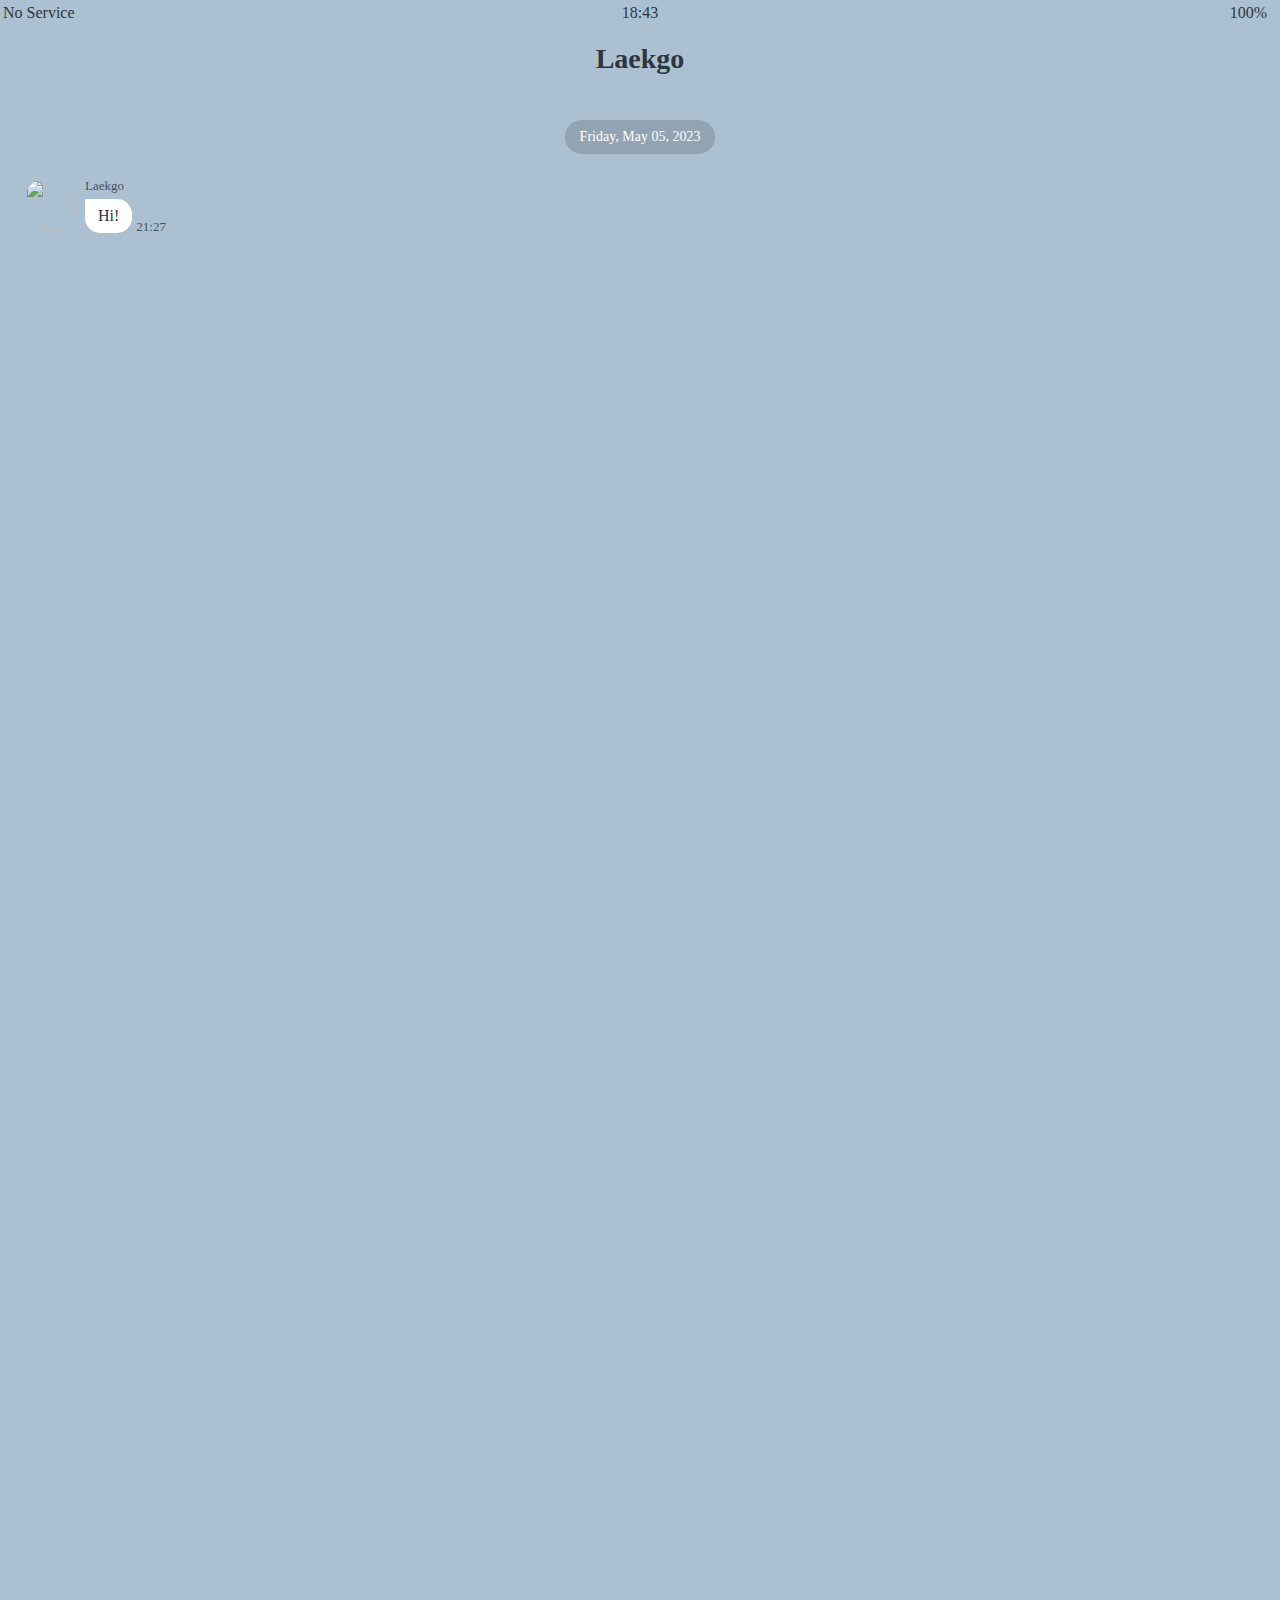
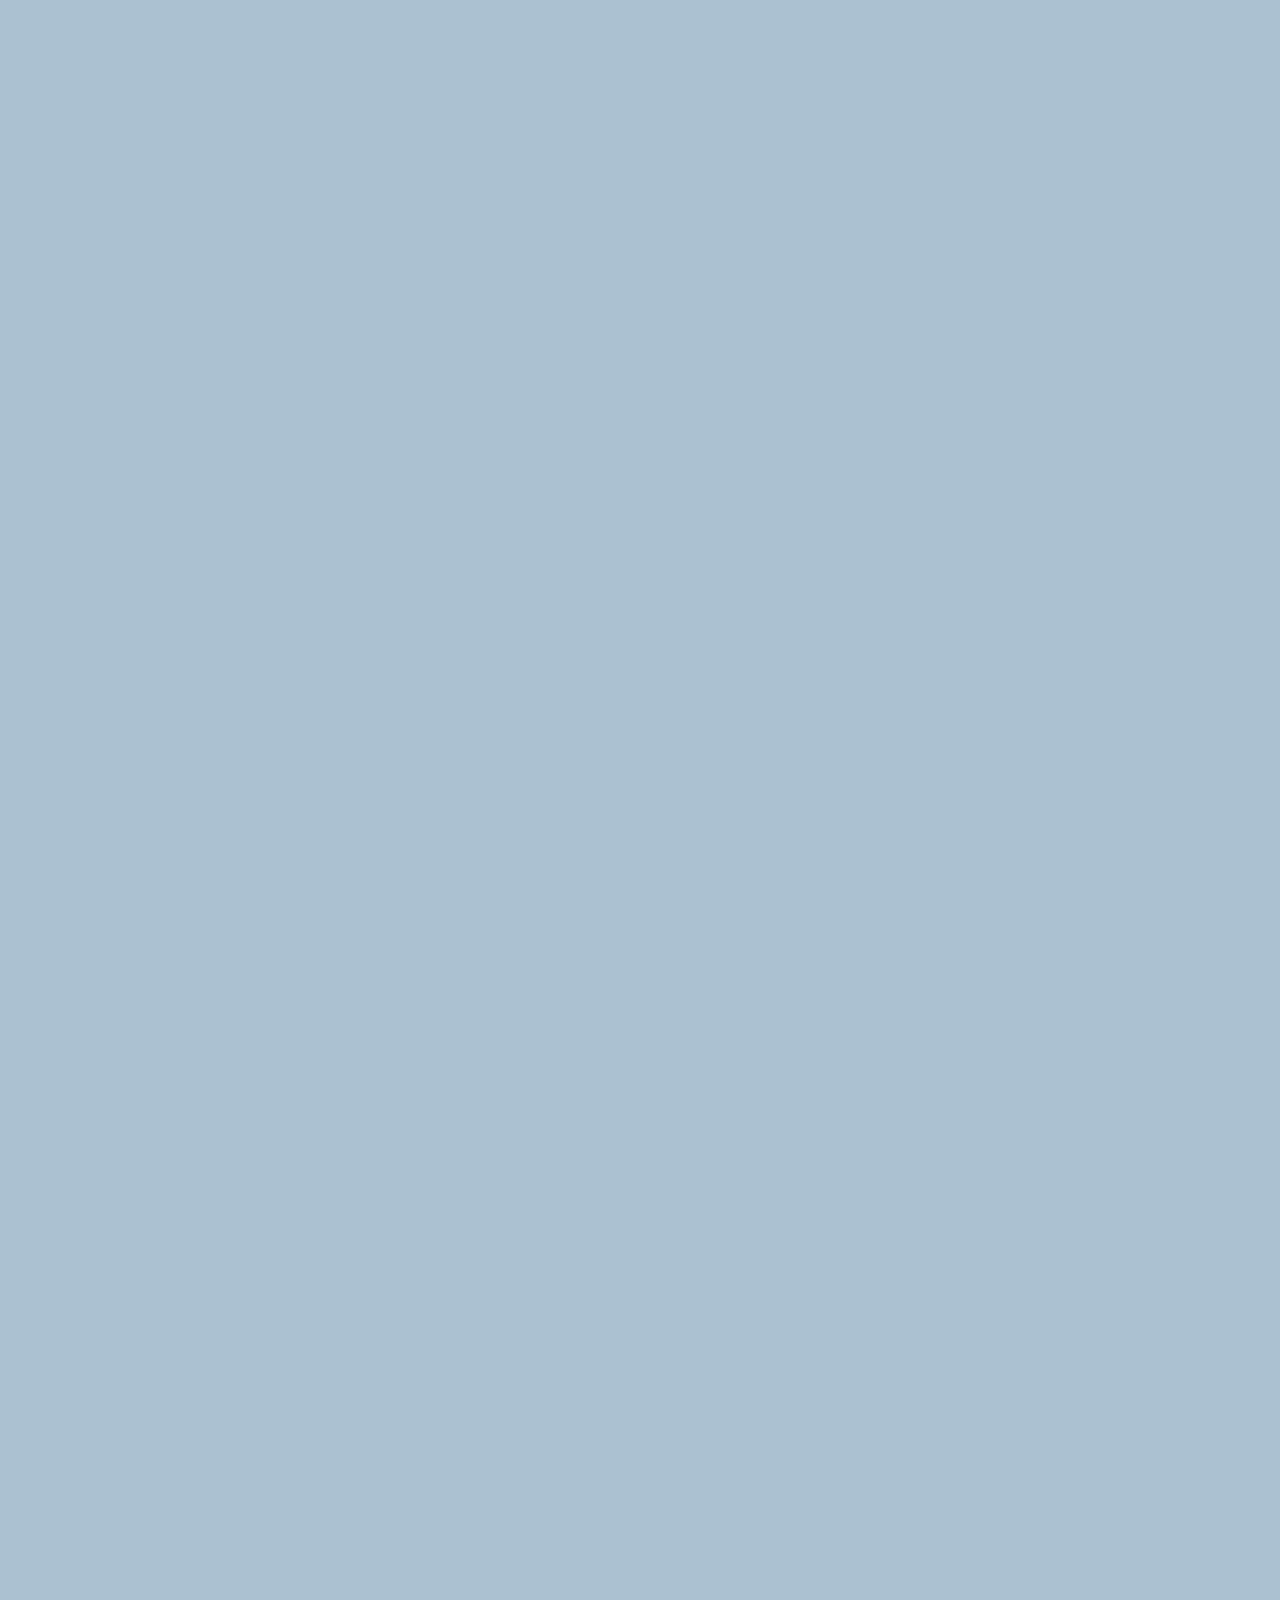
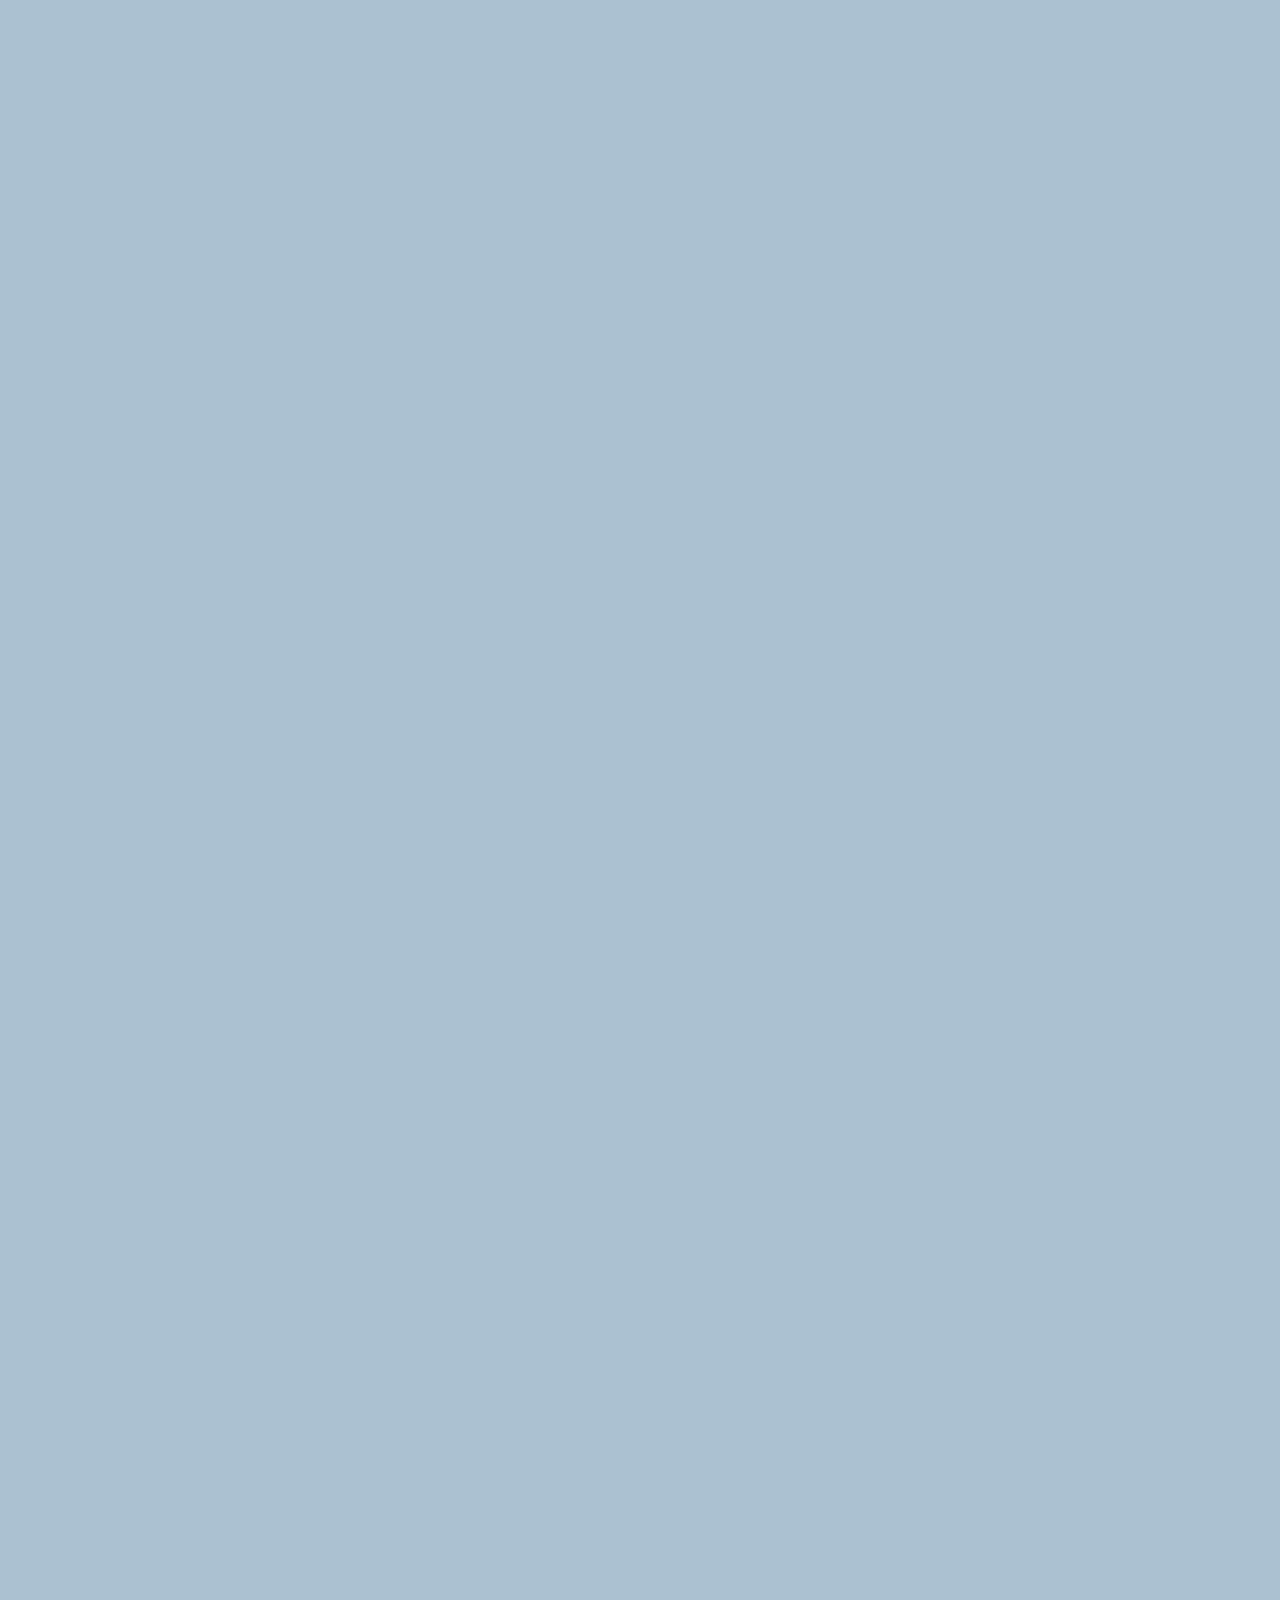
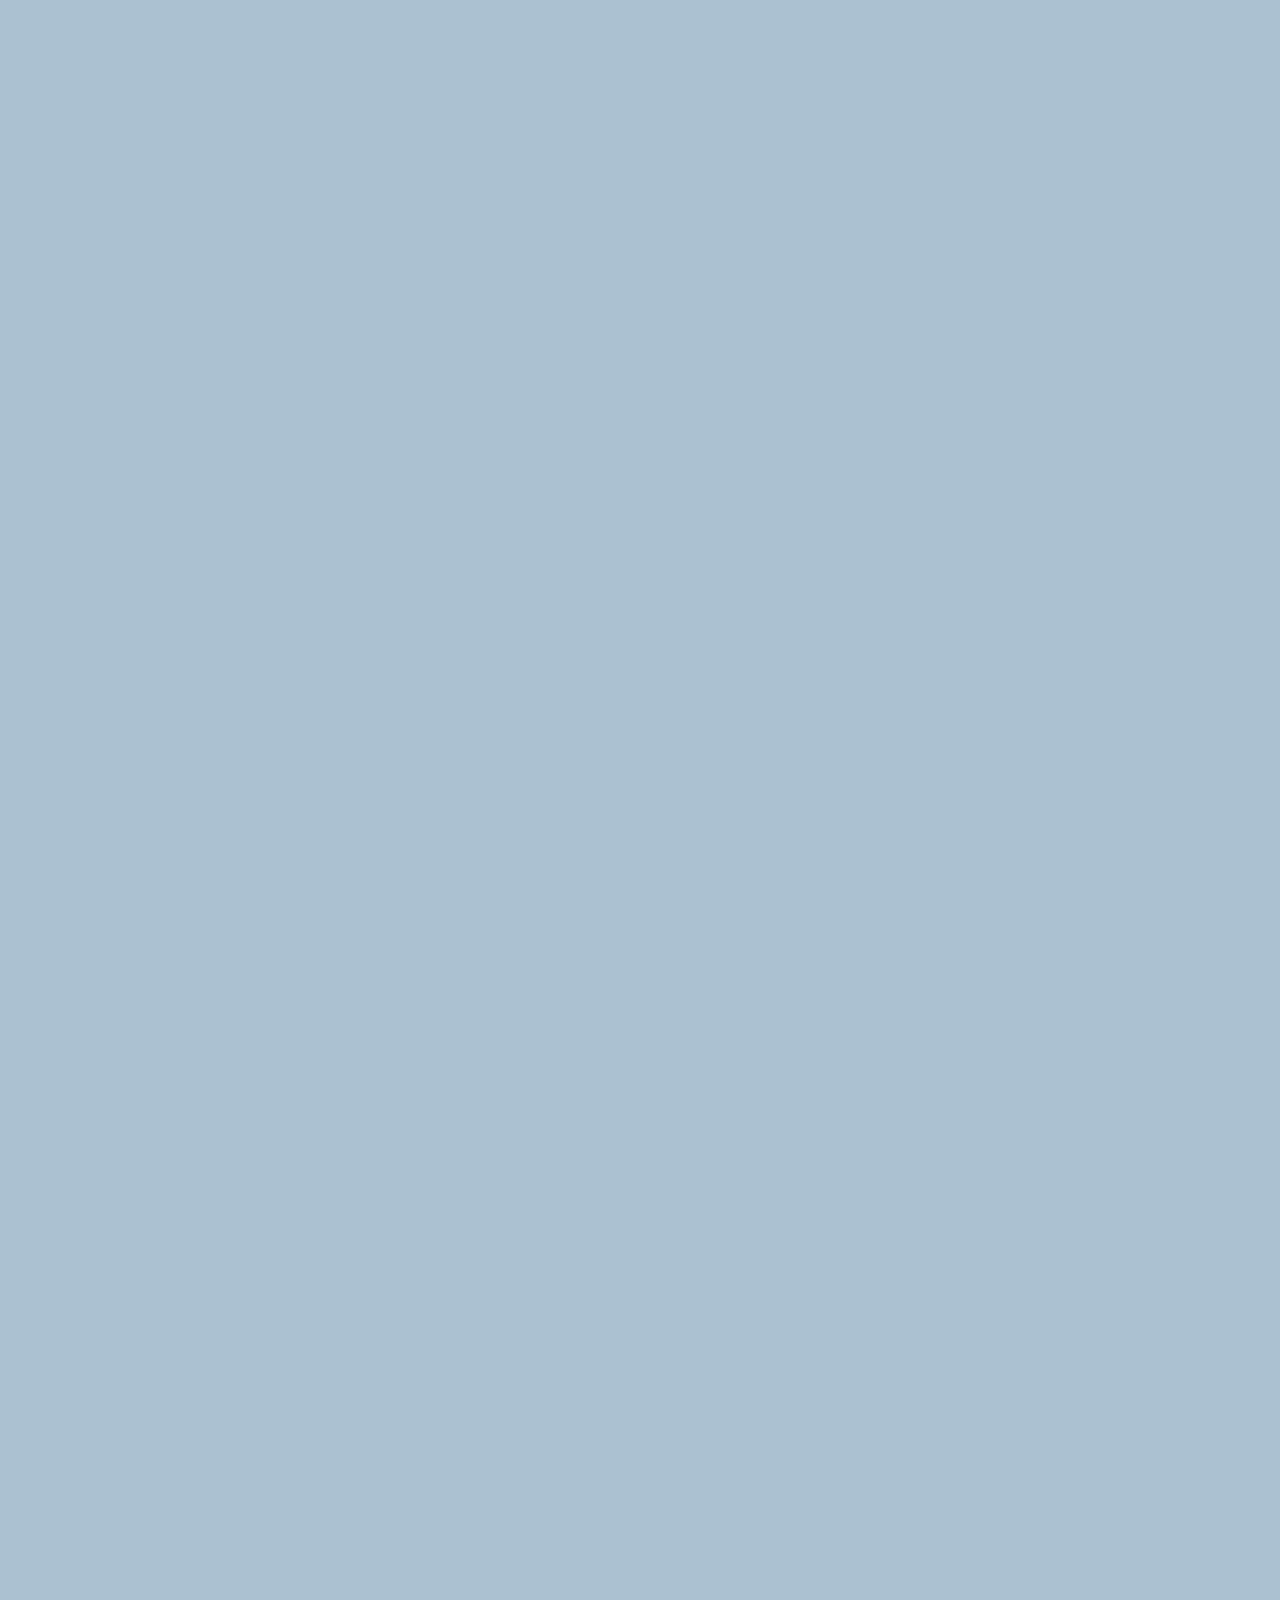
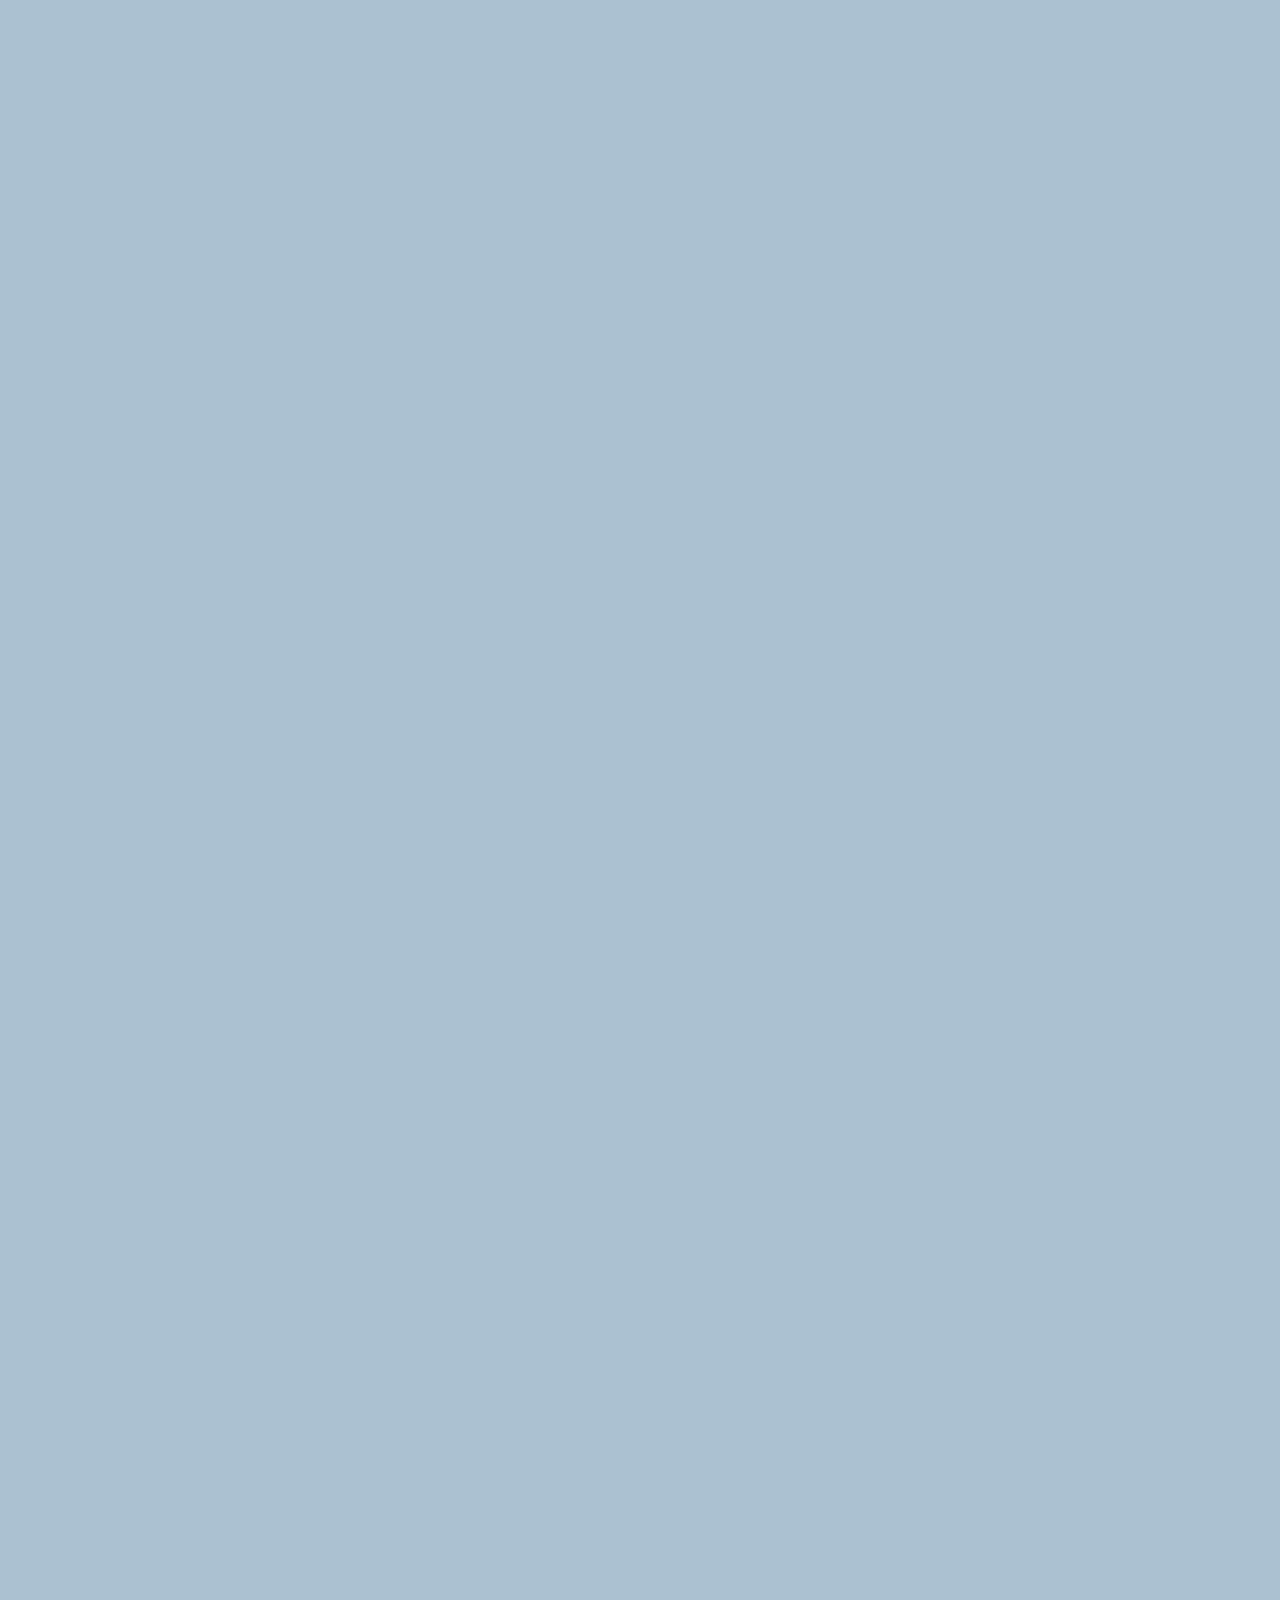
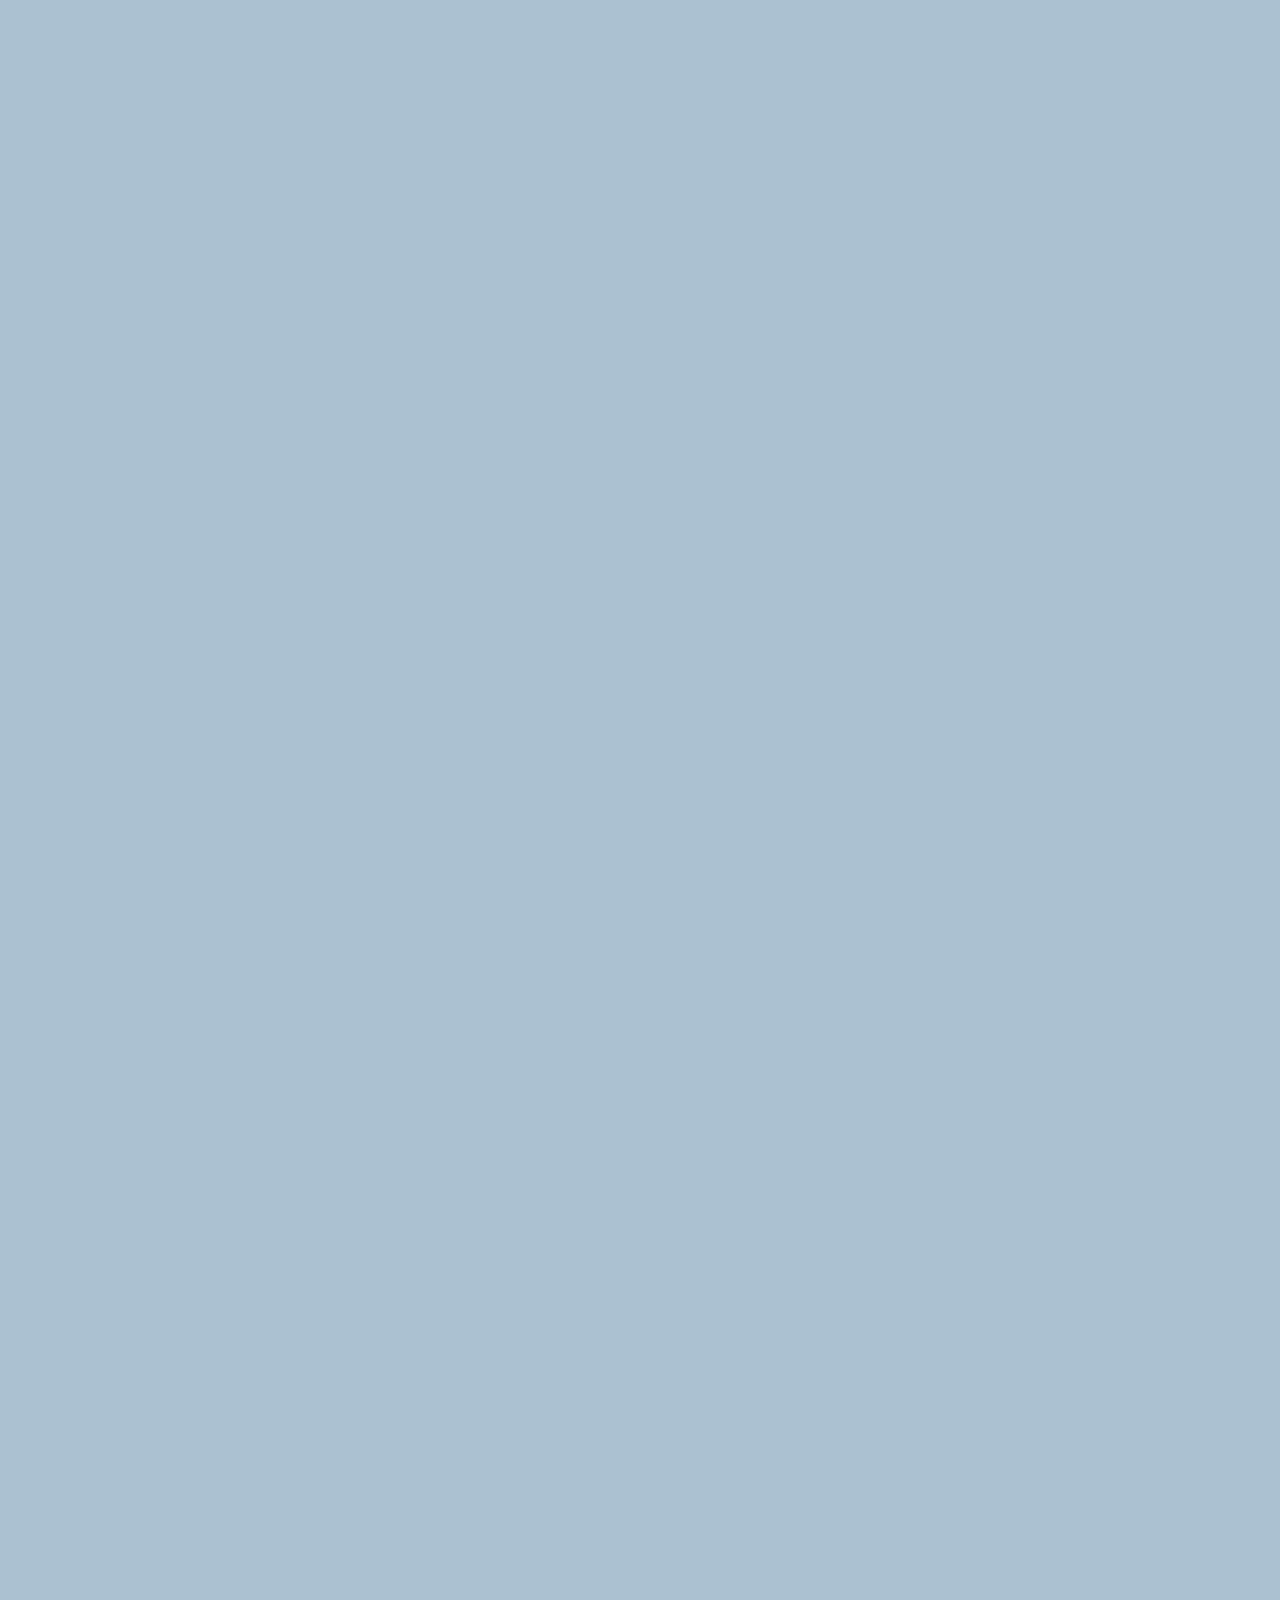
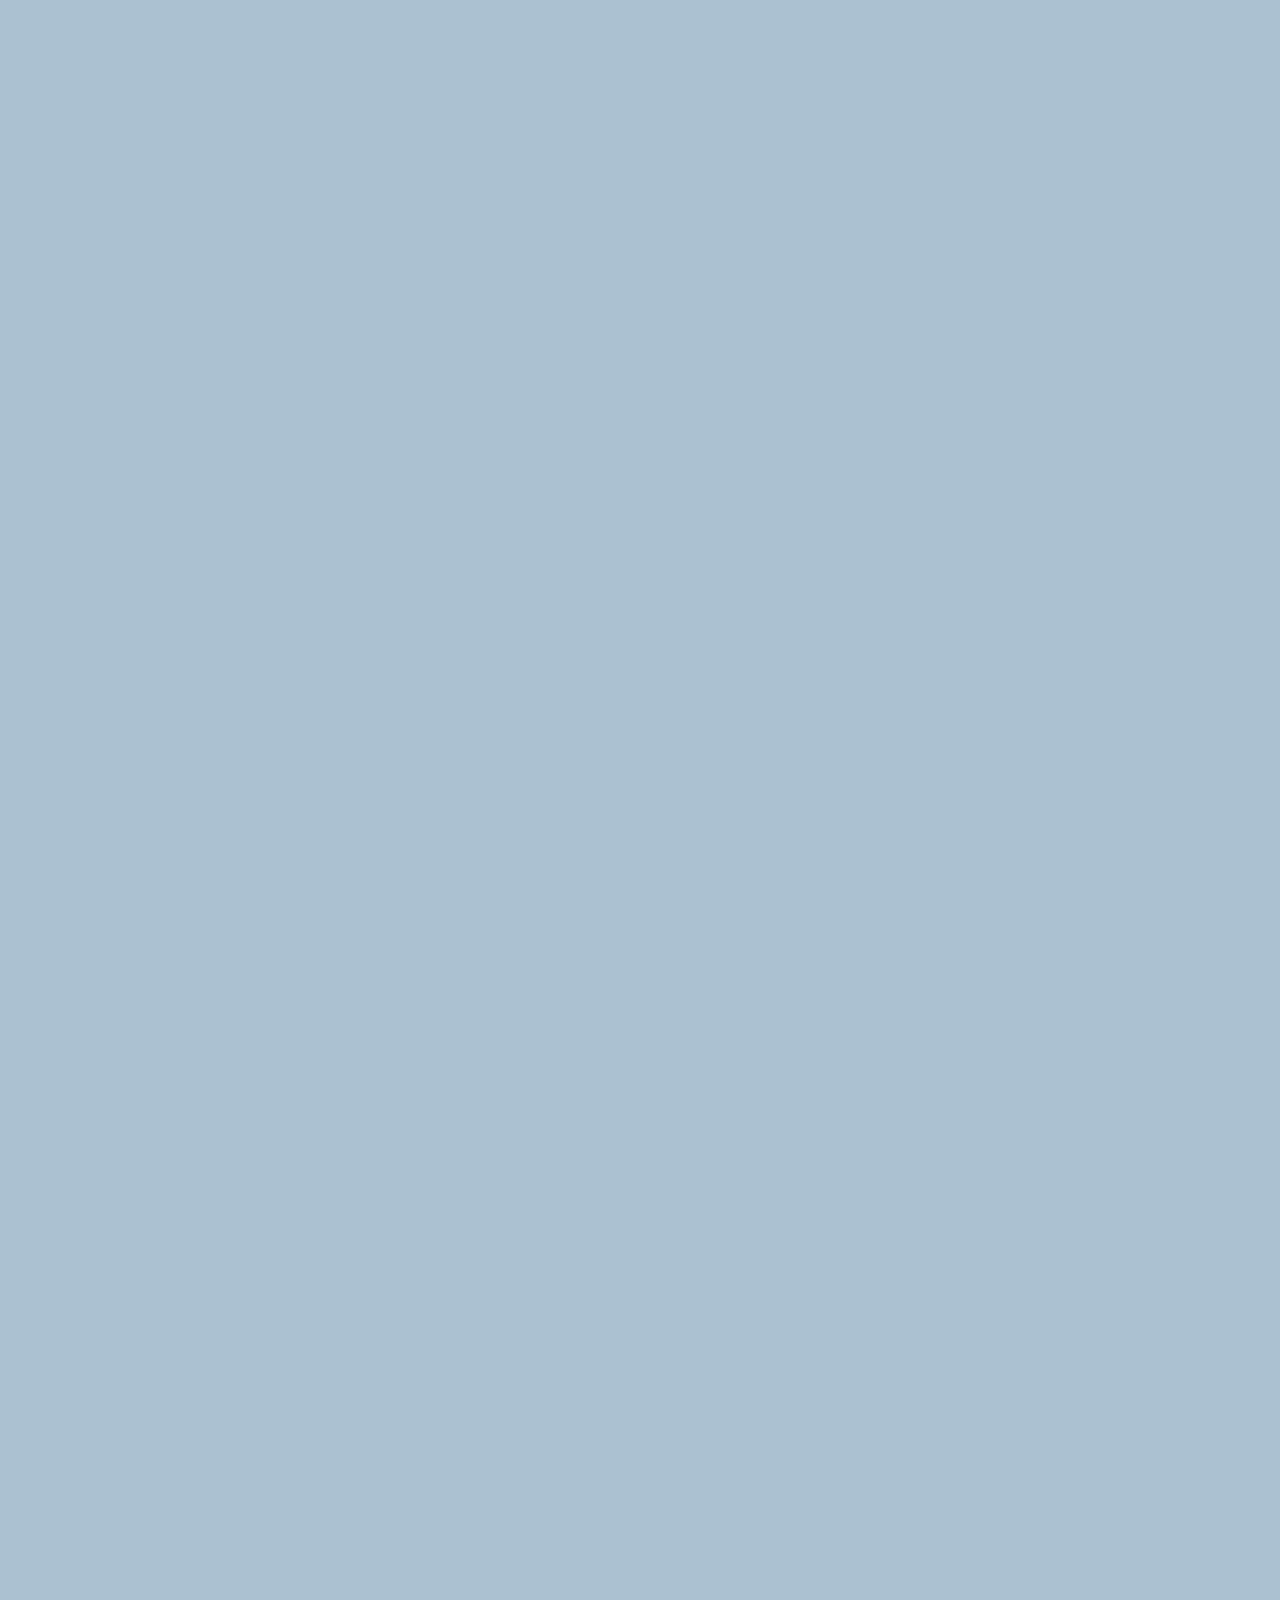
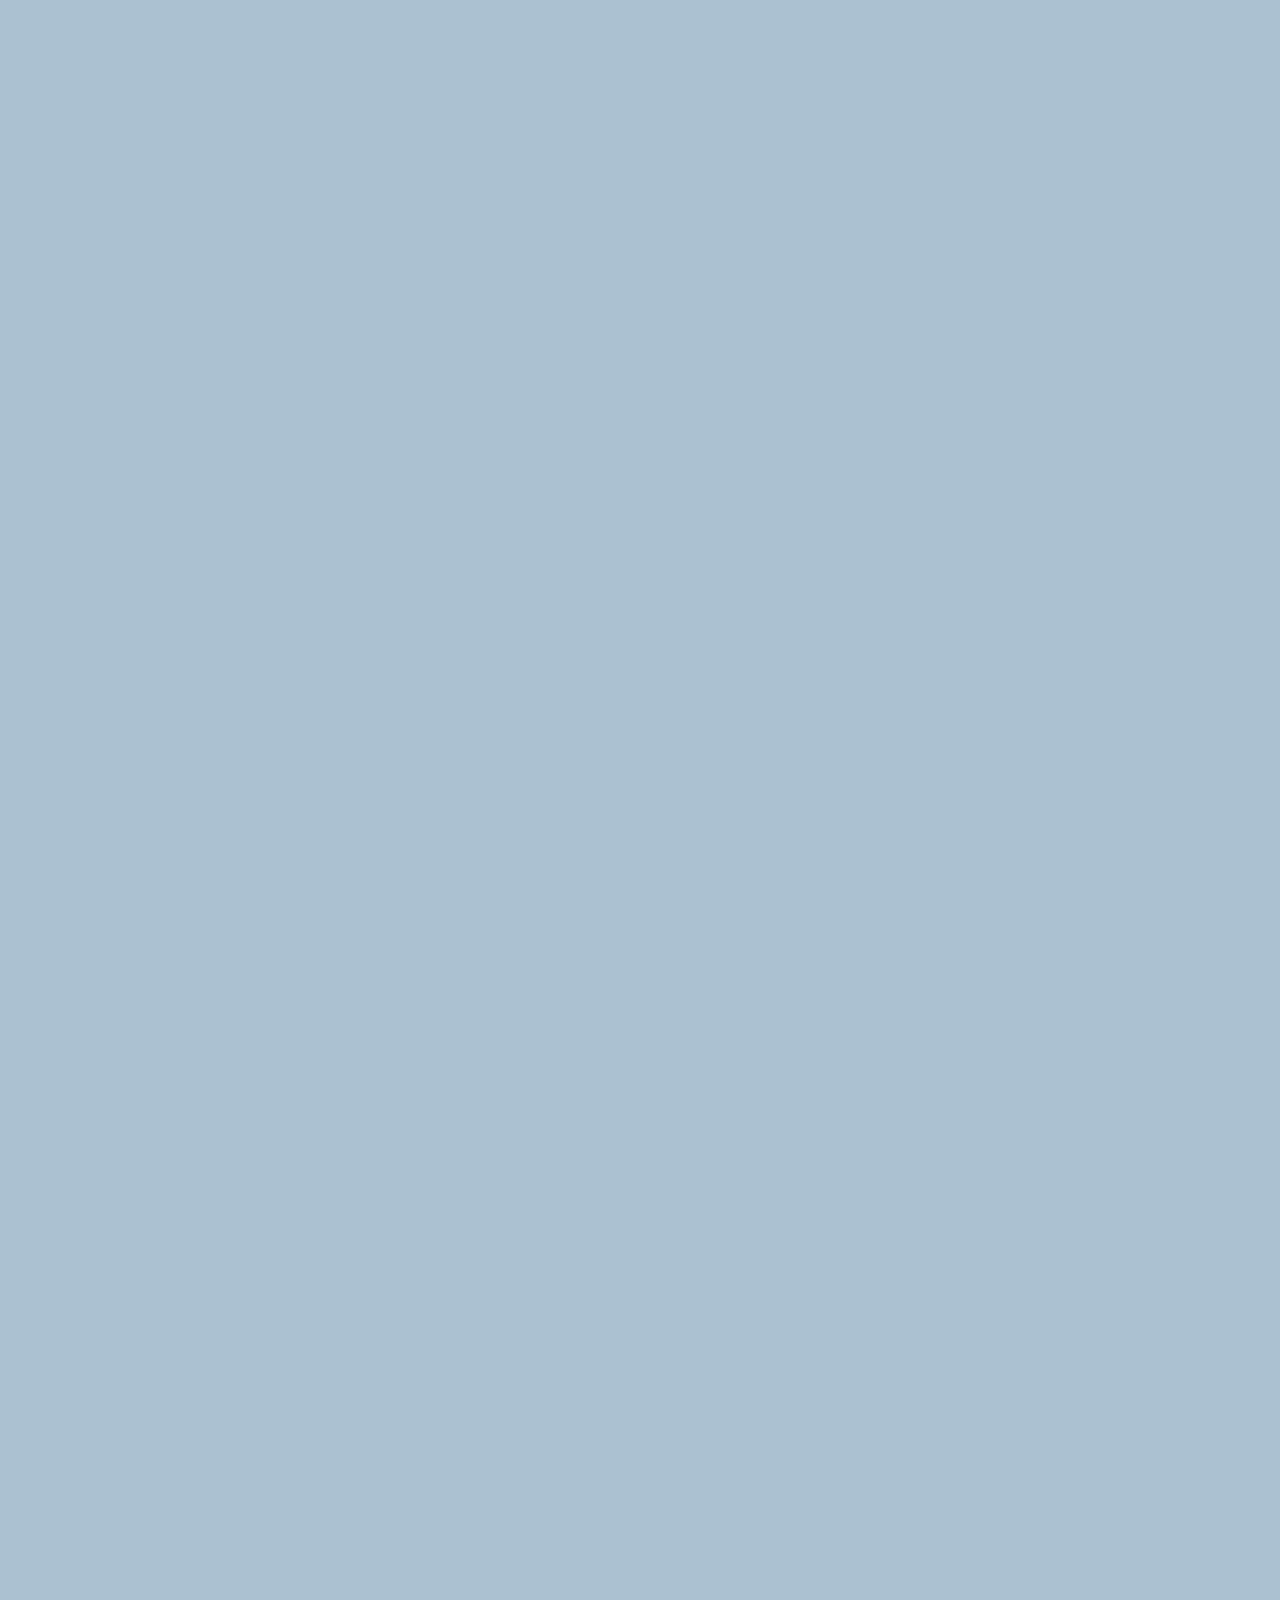
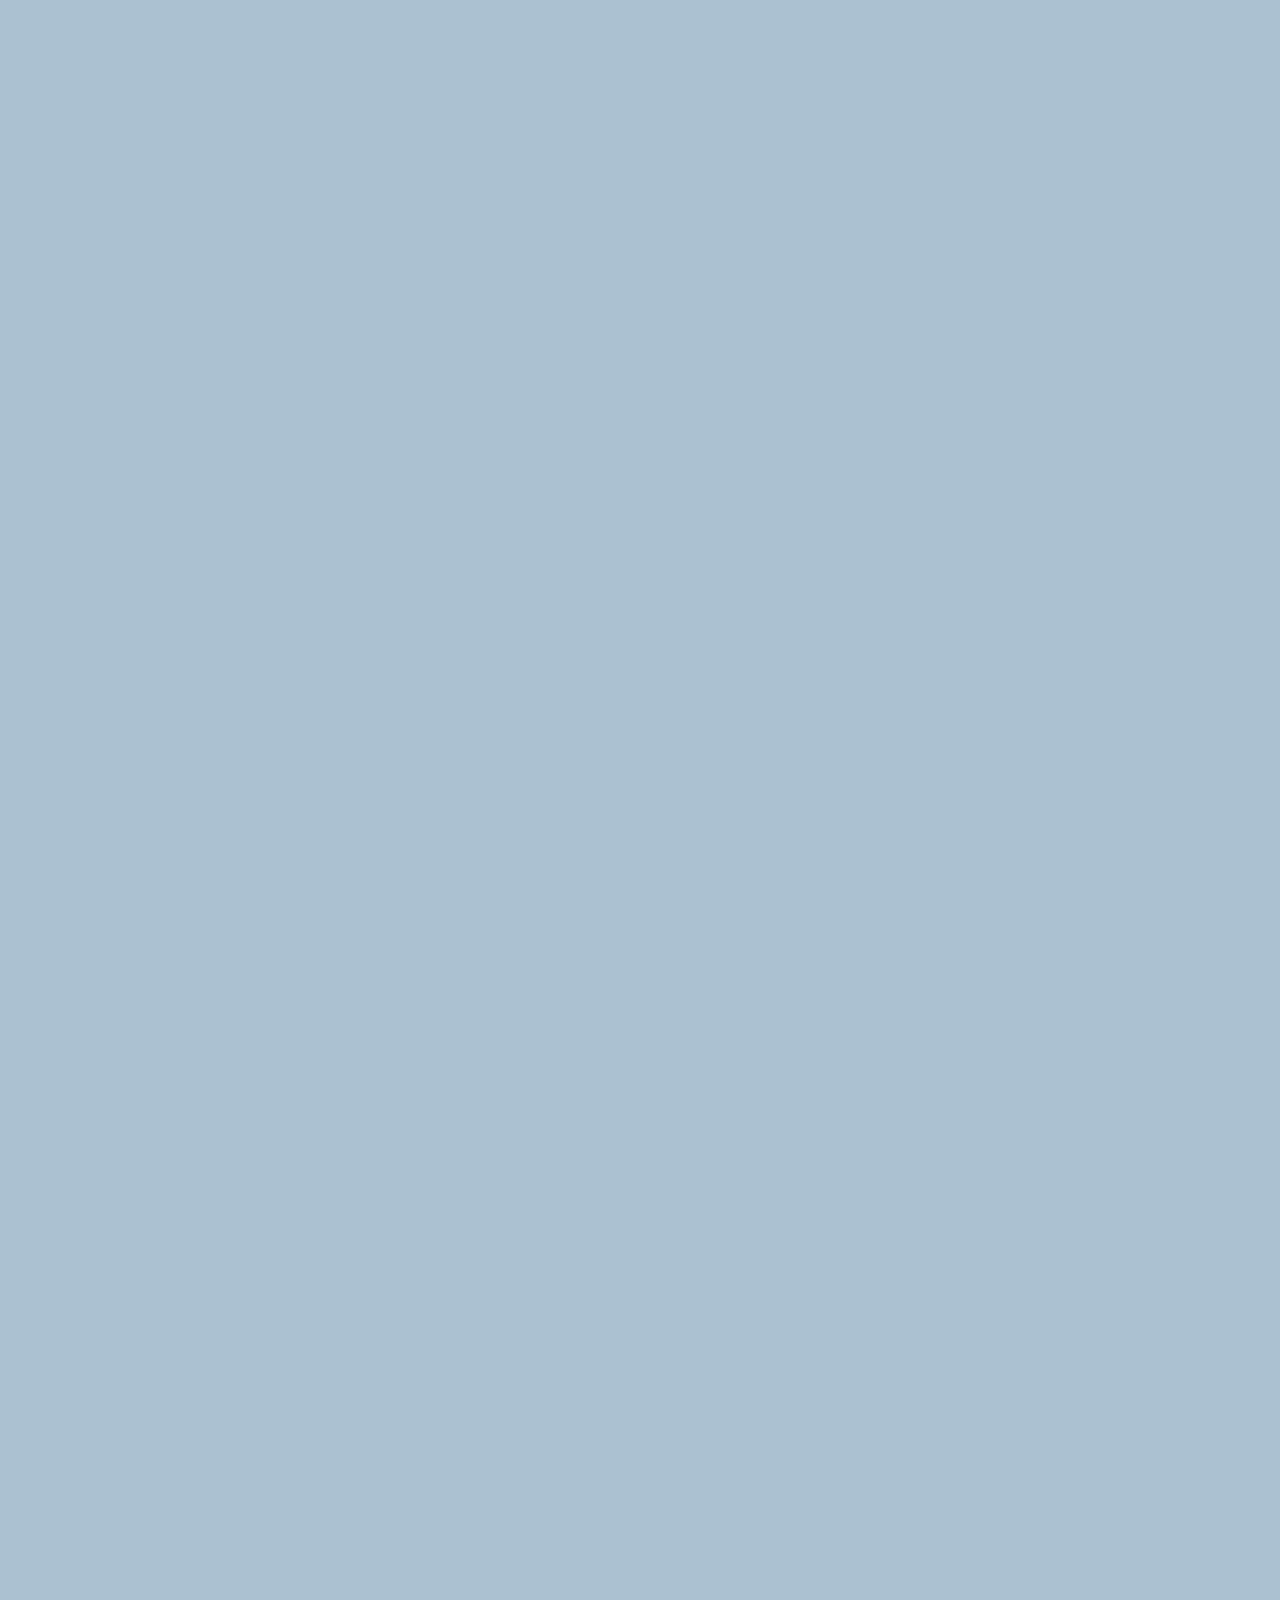
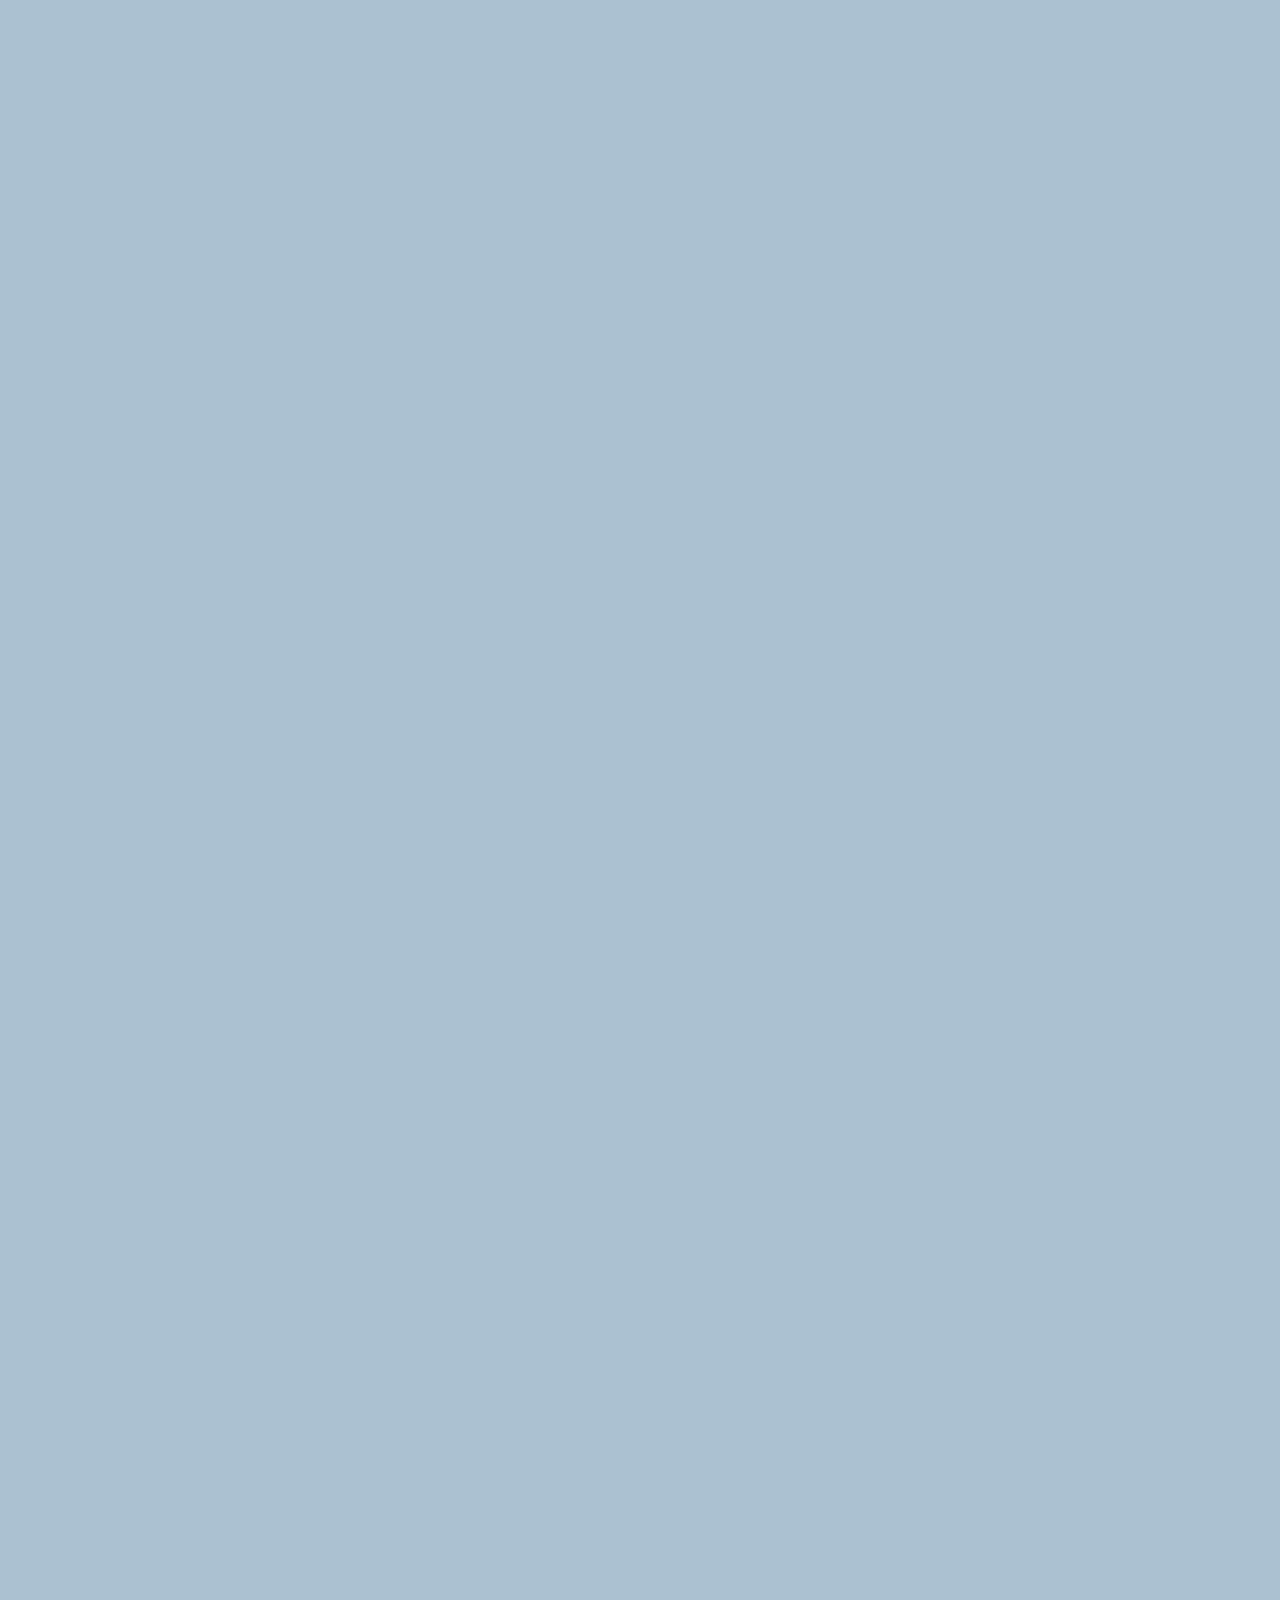
==== chat.html @ ecd3e160 "update code #4" ====
<!DOCTYPE html>
<html lang="en">
  <head>
    <link rel="stylesheet" href="css/style.css" />
    <meta charset="UTF-8" />
    <meta http-equiv="X-UA-Compatible" content="IE=edge" />
    <meta name="viewport" content="width=device-width, initial-scale=1.0" />
    <title>Chat - Kakao Talk</title>
  </head>
  <body id="chat-screen">
    <div class="status-bar">
      <div class="status-bar__column">
        <span>No Service</span>
        <i class="fa-solid fa-wifi"></i>
      </div>
      <div class="status-bar__column">
        <span>18:43</span>
      </div>
      <div class="status-bar__column">
        <span>100%</span>
        <i class="fa-solid fa-battery-full fa-lg"></i>
        <i class="fa-sharp fa-solid fa-bolt"></i>
      </div>
    </div>

    <header class="alt-header">
      <div class="alt-header__column">
        <a href="chats.html">
          <i class="fa-solid fa-chevron-left fa-2x"></i>
        </a>
      </div>
      <div class="alt-header__column">
        <h1 class="alt-header__title">Laekgo</h1>
      </div>
      <div class="alt-header__column">
        <span><i class="fa-solid fa-magnifying-glass fa-2x"></i></span>
        <span><i class="fa-solid fa-bars fa-2x"></i></span>
      </div>
    </header>

    <main class="main-screen main-chat">
      <div class="chat__timestamp">Friday, May 05, 2023</div>
      <div class="message-row">
        <img
          src="https://search.pstatic.net/common/?src=http%3A%2F%2Fblogfiles.naver.net%2F20120630_213%2Fjhharry9350_1341063779231CamW9_JPEG%2Fmessi111.jpg&type=a340"
        />
        <div class="message-row__content">
          <span class="message__author">Laekgo</span>
          <div class="message__info">
            <span class="message__bubble">Hi!</span>
            <span class="message__time">21:27</span>
          </div>
        </div>
      </div>
    </main>

    <script
      src="https://kit.fontawesome.com/fad059d4d6.js"
      crossorigin="anonymous"
    ></script>
  </body>
</html>
---- css/style.css ----
@import "reset.css";
@import "variables.css";

/* Components */
@import "components/status-bar.css";
@import "components/nav-bar.css";
@import "components/screen-header.css";
@import "components/user-component.css";
@import "components/badge.css";
@import "components/icon-row.css";
@import "components/alt-screen-header.css";

/* Screens */
@import "screens/login.css";
@import "screens/friends.css";
@import "screens/find.css";
@import "screens/more.css";
@import "screens/settings.css";
@import "screens/chat.css";

body {
  color: #2e363e;
}

.main-screen {
  padding: 0px var(--horizontal-space);
}

.find-header__notification-father {
  position: relative;
}

.find-header__notification {
  width: 5px;
  height: 5px;
  background-color: tomato;
  border-radius: 50%;
  position: absolute;
  top: -5px;
  right: -5px;
}
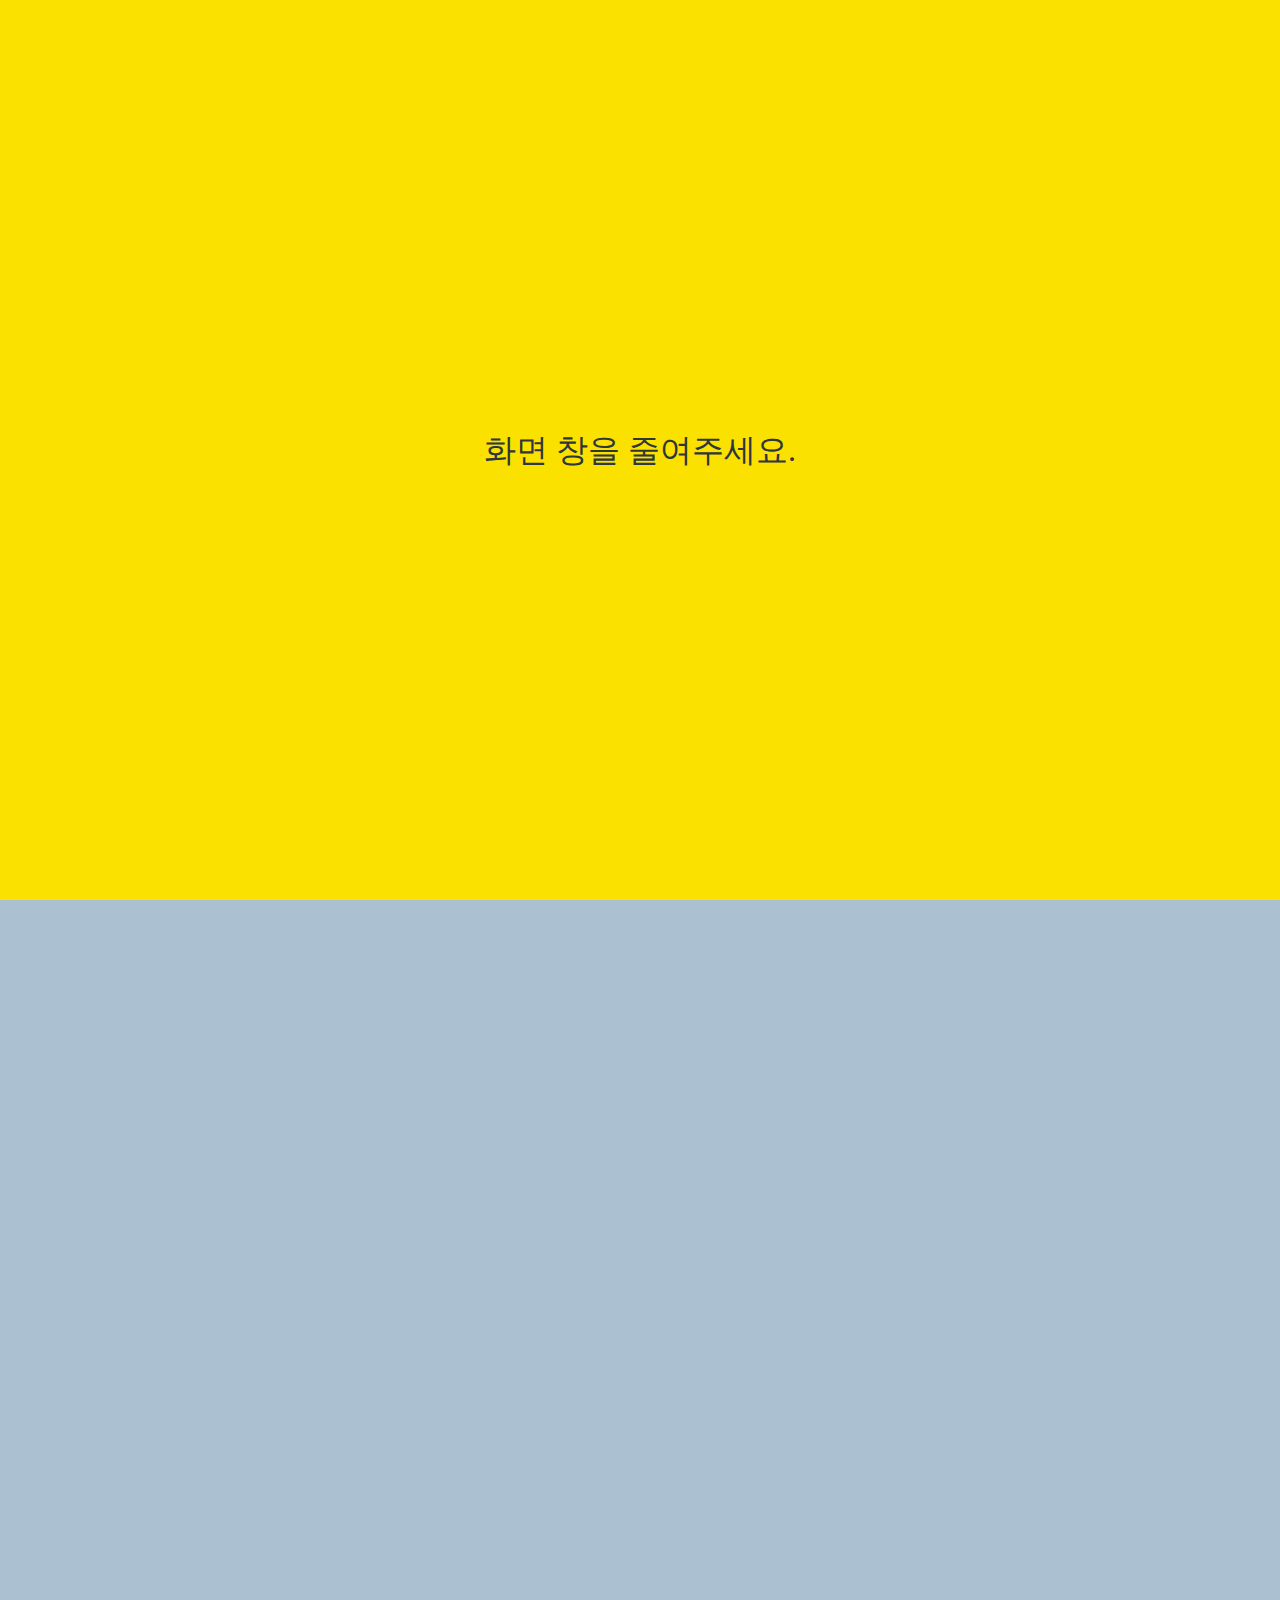
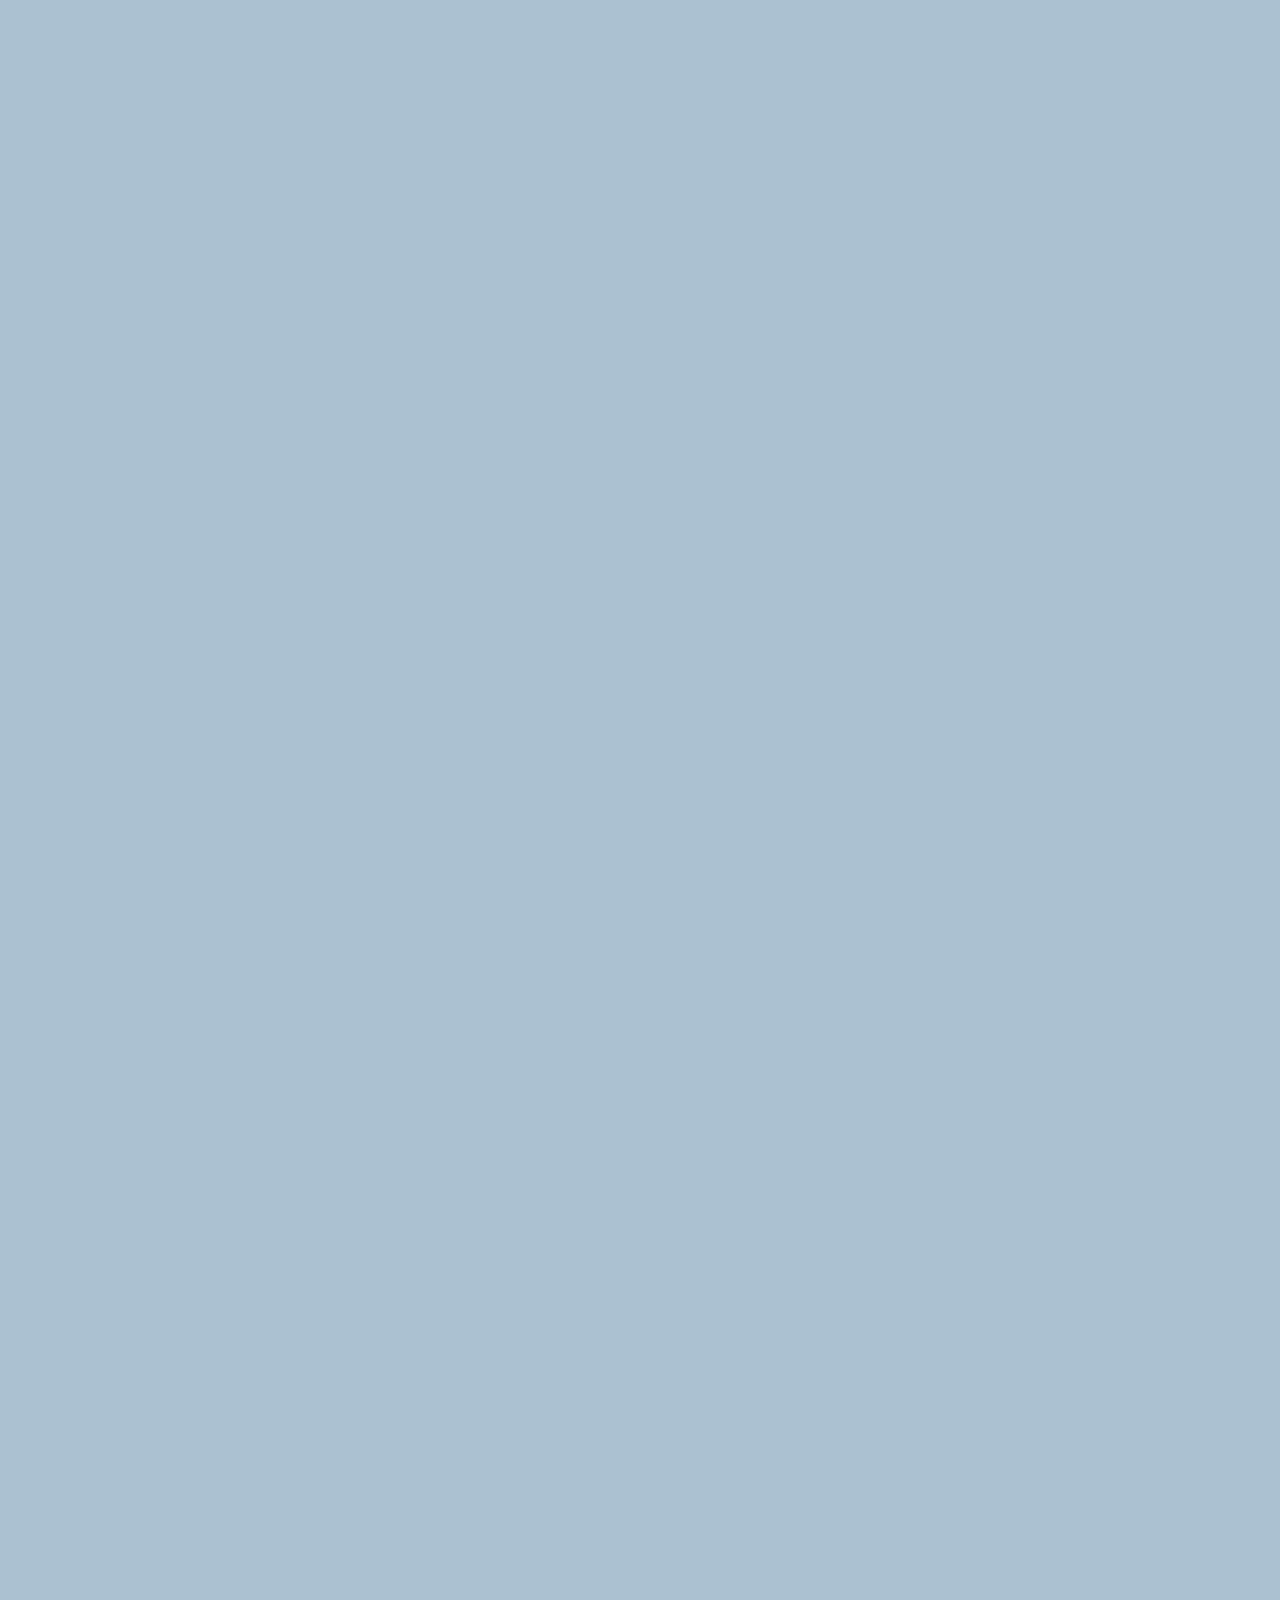
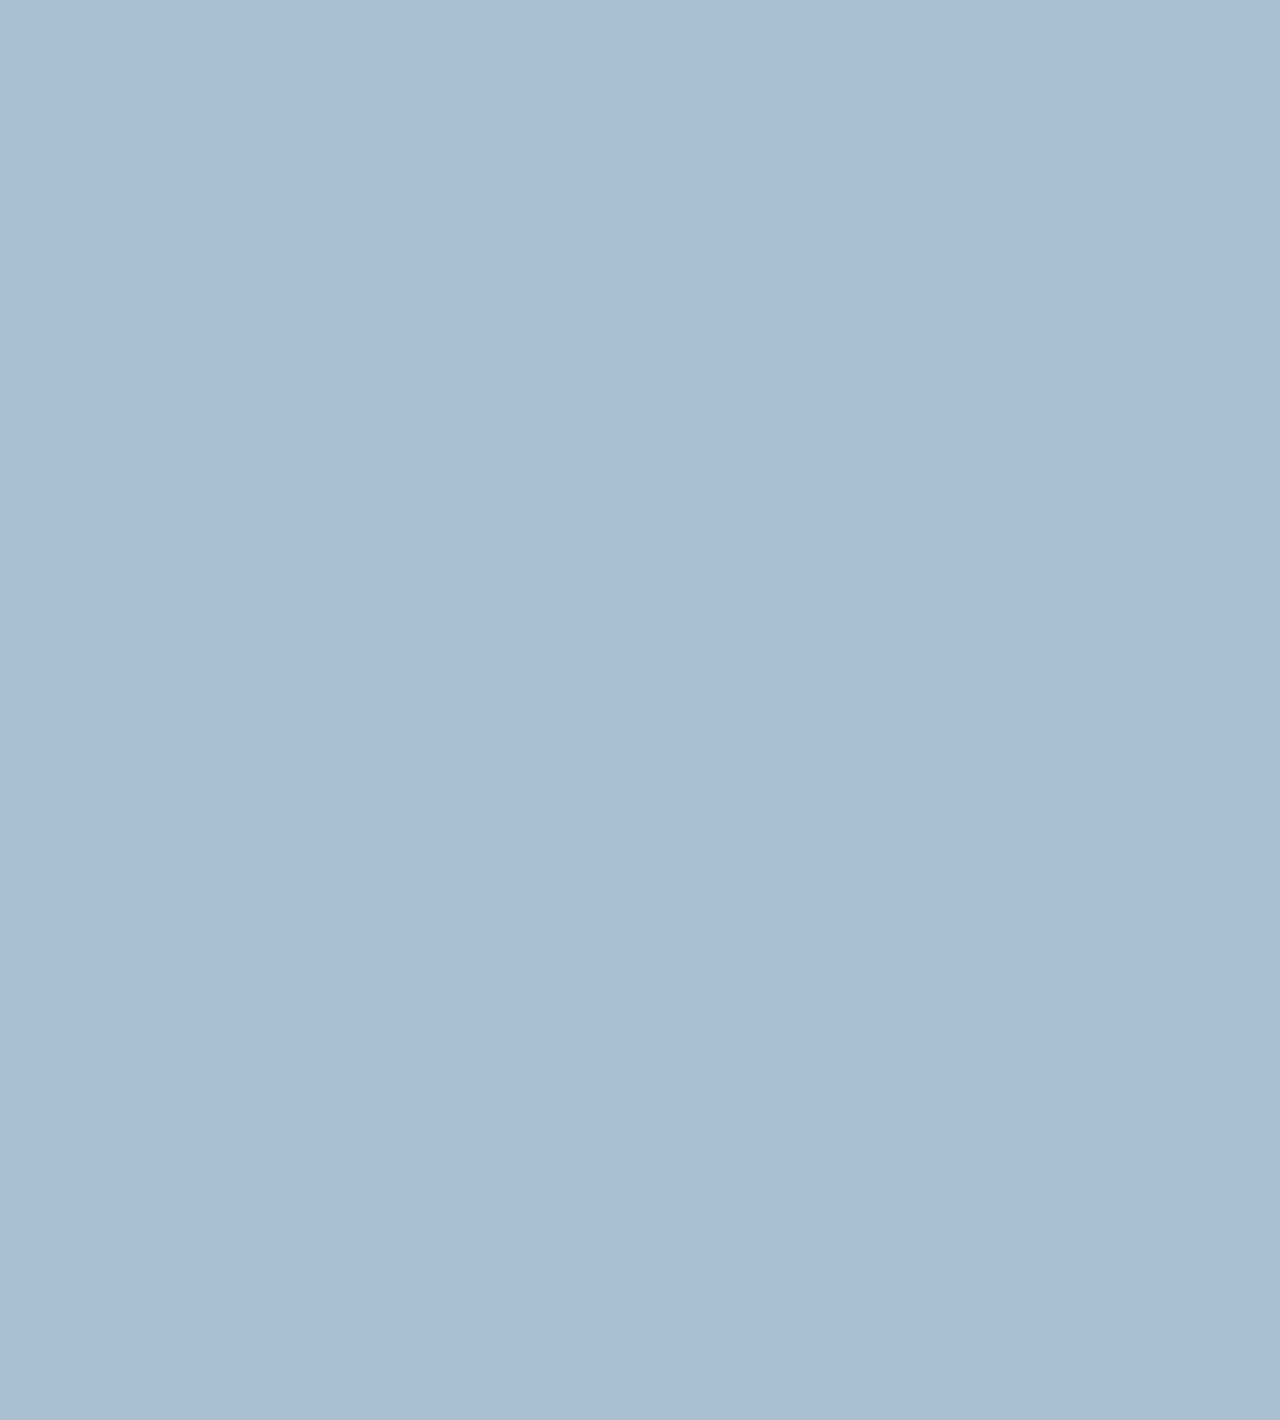
==== commit d63963da: "update code #5" ====
--- a/chat.html
+++ b/chat.html
@@ -40,6 +40,7 @@
 
     <main class="main-screen main-chat">
       <div class="chat__timestamp">Friday, May 05, 2023</div>
+
       <div class="message-row">
         <img
           src="https://search.pstatic.net/common/?src=http%3A%2F%2Fblogfiles.naver.net%2F20120630_213%2Fjhharry9350_1341063779231CamW9_JPEG%2Fmessi111.jpg&type=a340"
@@ -52,7 +53,33 @@
           </div>
         </div>
       </div>
+
+      <div class="message-row message-row--own">
+        <div class="message-row__content">
+          <div class="message__info">
+            <span class="message__bubble">Hi! nice to meet you!</span>
+            <span class="message__time">22:00</span>
+          </div>
+        </div>
+      </div>
     </main>
+
+    <form class="reply">
+      <div class="reply__column">
+        <i class="fa-regular fa-square-plus fa-lg"></i>
+      </div>
+      <div class="reply__column">
+        <input type="text" placeholder="Write a message..." />
+        <i class="fa-regular fa-face-smile fa-lg"></i>
+        <button>
+          <i class="fa-solid fa-arrow-up"></i>
+        </button>
+      </div>
+    </form>
+
+    <div id="no-mobile">
+      <span>화면 창을 줄여주세요.</span>
+    </div>
 
     <script
       src="https://kit.fontawesome.com/fad059d4d6.js"
--- a/css/style.css
+++ b/css/style.css
@@ -9,6 +9,7 @@
 @import "components/badge.css";
 @import "components/icon-row.css";
 @import "components/alt-screen-header.css";
+@import "components/no-mobile.css";
 
 /* Screens */
 @import "screens/login.css";
